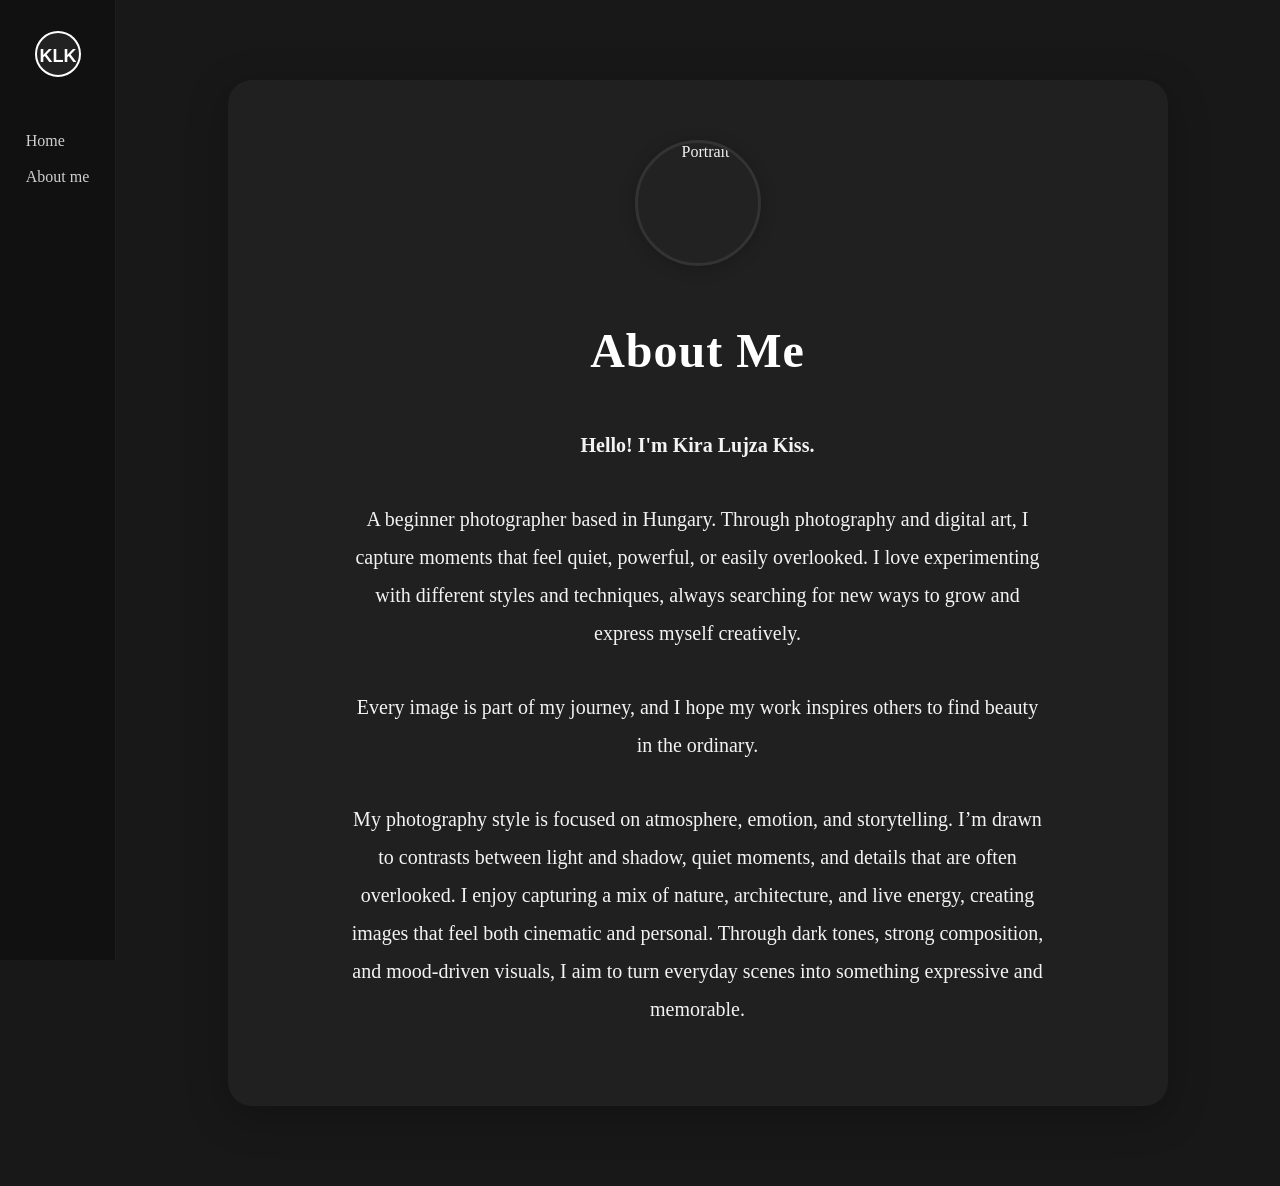
==== AboutMe.html @ c282127d "Prototype" ====
<!doctype html>
<html lang="en">
  <head>
    <meta charset="UTF-8" />
    <meta name="viewport" content="width=device-width, initial-scale=1.0" />
    <title>About Me</title>
    <link rel="stylesheet" href="AboutMe.css" />
  </head>

  <body>
    <div class="sidebar">
      <div class="my-logo">
        <svg
          width="48"
          height="48"
          viewBox="0 0 48 48"
          fill="none"
          xmlns="http://www.w3.org/2000/svg"
        >
          <circle
            cx="24"
            cy="24"
            r="22"
            fill="#222"
            stroke="#fff"
            stroke-width="2"
          />
          <text
            x="50%"
            y="56%"
            text-anchor="middle"
            fill="#fff"
            font-size="18"
            font-family="Segoe UI, Arial, sans-serif"
            font-weight="bold"
            dominant-baseline="middle"
          >
            KLK
          </text>
        </svg>
      </div>
      <nav>
        <ul>
          <li><a href="index.html">Home</a></li>
          <li><a href="AboutMe.html" class="active">About me</a></li>
        </ul>
      </nav>
    </div>
    <div class="main-content">
  <div class="about-section">

    <img src="pitures/me.jpg" alt="Portrait" class="about-portrait">

    <h1>About Me</h1>

    <p><strong>Hello! I'm Kira Lujza Kiss.</strong></p>

    <p>
      A beginner photographer based in Hungary.
      Through photography and digital art, I capture moments that feel quiet,
      powerful, or easily overlooked. I love experimenting with different styles
      and techniques, always searching for new ways to grow and express myself creatively.
    </p>

    <p>
      Every image is part of my journey, and I hope my work inspires others
      to find beauty in the ordinary.
    </p>

    <p>
      My photography style is focused on atmosphere, emotion, and storytelling.
      I’m drawn to contrasts between light and shadow, quiet moments, and details
      that are often overlooked. I enjoy capturing a mix of nature, architecture,  and live energy, creating images that feel both cinematic and personal.
      Through dark tones, strong composition, and mood-driven visuals, I aim to turn
      everyday scenes into something expressive and memorable.
    </p>

  </div>
</div>
  </body>
</html>
---- AboutMe.css ----
/* Base */
body {
    background: #181818;
    color: #fff;
    margin: 0;
    overflow-x: hidden;
}

/* Sidebar */
.sidebar {
    width: 115px;
    background: #111;
    color: #fff;
    display: flex;
    flex-direction: column;
    align-items: center;
    padding: 30px 0;
    min-height: 100vh;
    position: fixed;
    left: 0;
    top: 0;
    z-index: 10;
    border-right: 1px solid rgba(255,255,255,0.05);
}

.my-logo {
    width: 48px;
    height: 48px;
    display: flex;
    align-items: center;
    justify-content: center;
    margin-bottom: 36px;
}

.logo {
    width: 48px;
    height: 48px;
    background: #222;
    border-radius: 50%;
    display: flex;
    align-items: center;
    justify-content: center;
    font-size: 2rem;
    font-weight: bold;
    margin-bottom: 40px;
}

.sidebar nav ul {
    list-style: none;
    padding: 0;
    margin: 0;
}

.sidebar nav ul li {
    margin: 18px 0;
}

.sidebar nav ul li a {
    color: #fff;
    text-decoration: none;
    font-size: 1rem;
    opacity: 0.8;
    transition: opacity 0.2s;
}

.sidebar nav ul li a:hover {
    opacity: 1;
}

.sidebar .social {
    margin-top: auto;
    display: flex;
    flex-direction: column;
    gap: 10px;
}

.sidebar .social a {
    color: #fff;
    opacity: 0.7;
    font-size: 1.2rem;
    text-decoration: none;
    transition: opacity 0.2s;
}

.sidebar .social a:hover {
    opacity: 1;
}

/* Main Content */
.main-content {
    margin-left: 115px;
    width: calc(100vw - 115px);
}

/* About Section */
.about-section {
    max-width: 820px;
    margin: 80px auto;
    background: #202020;
    border-radius: 24px;
    box-shadow: 0 10px 40px rgba(0,0,0,0.25);
    padding: 60px;
    display: flex;
    flex-direction: column;
    align-items: center;
    color: #f3f3f3;
    text-align: center;
}

.about-section h1 {
    font-size: 3rem;
    margin-bottom: 30px;
    color: #fff;
    letter-spacing: 1px;
}

.about-section p {
    font-size: 1.25rem;
    line-height: 1.9;
    margin: 18px 0;
    max-width: 700px;
}

.about-portrait {
    width: 120px;
    height: 120px;
    object-fit: cover;
    border-radius: 50%;
    margin-bottom: 25px;
    border: 3px solid #333;
    box-shadow: 0 2px 16px rgba(0,0,0,0.22);
    background: #222;
}

/* Contact */
.contact {
    background: #fff;
    padding: 1.5rem;
    border-radius: 10px;
    box-shadow: 0 2px 8px rgba(0,0,0,0.06);
    text-align: center;
}

.contact a {
    color: #0078d4;
    text-decoration: none;
    font-weight: bold;
}

.contact a:hover {
    text-decoration: underline;
}

/* Responsive */
@media (max-width: 900px) {
    .sidebar {
        width: 85px;
    }

    .main-content {
        margin-left: 85px;
        width: calc(100vw - 85px);
    }

    .about-section {
        margin: 50px 20px;
        padding: 40px 30px;
    }

    .about-section h1 {
        font-size: 2.4rem;
    }

    .about-section p {
        font-size: 1.1rem;
    }
}

@media (max-width: 600px) {
    .sidebar {
        display: none;
    }

    .main-content {
        margin-left: 0;
        width: 100vw;
    }

    .about-section {
        margin: 20px 12px;
        padding: 30px 20px;
        border-radius: 18px;
    }

    .about-section h1 {
        font-size: 2rem;
    }

    .about-section p {
        font-size: 1rem;
        line-height: 1.7;
    }

    .about-portrait {
        width: 100px;
        height: 100px;
    }
}
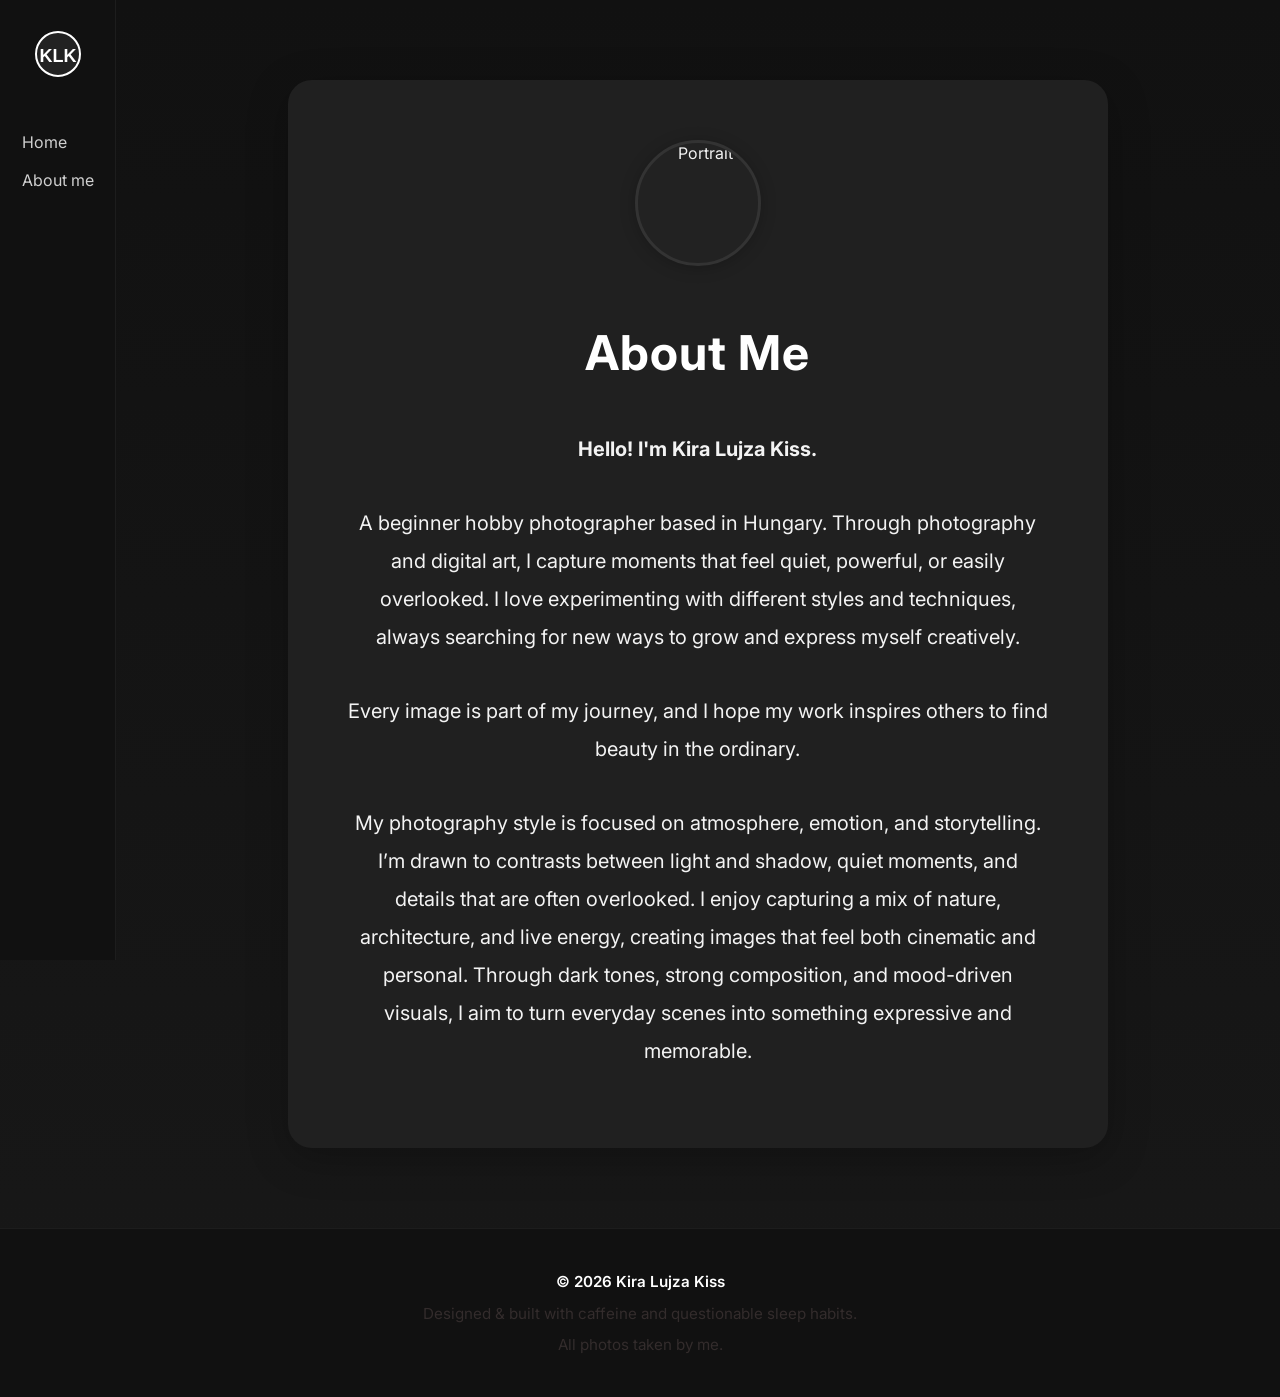
==== commit dbda389c: "mobile view" ====
--- a/AboutMe.html
+++ b/AboutMe.html
@@ -5,8 +5,16 @@
     <meta name="viewport" content="width=device-width, initial-scale=1.0" />
     <title>About Me</title>
     <link rel="stylesheet" href="AboutMe.css" />
+    <link href="https://fonts.googleapis.com/css2?family=Inter:wght@400;600;800&display=swap" rel="stylesheet">
   </head>
-
+<!-- Top Navigation (mobile only) -->
+<div class="topnav">
+    <div class="topnav-logo">KLK</div>
+    <nav>
+        <a href="index.html">Home</a>
+        <a href="AboutMe.html">About me</a>
+    </nav>
+</div>
   <body>
     <div class="sidebar">
       <div class="my-logo">
@@ -56,7 +64,7 @@
     <p><strong>Hello! I'm Kira Lujza Kiss.</strong></p>
 
     <p>
-      A beginner photographer based in Hungary.
+      A beginner hobby photographer based in Hungary.
       Through photography and digital art, I capture moments that feel quiet,
       powerful, or easily overlooked. I love experimenting with different styles
       and techniques, always searching for new ways to grow and express myself creatively.
@@ -77,5 +85,11 @@
 
   </div>
 </div>
+
+<footer class="footer">
+    <p>© 2026 Kira Lujza Kiss</p>
+    <p>Designed & built with caffeine and questionable sleep habits.</p>
+    <p class="credit">All photos taken by me.</p>
+</footer>
   </body>
 </html>
--- a/AboutMe.css
+++ b/AboutMe.css
@@ -1,208 +1,299 @@
 /* Base */
-body {
-    background: #181818;
-    color: #fff;
-    margin: 0;
-    overflow-x: hidden;
-}
+html, body {
+ background: linear-gradient(to bottom, #111, #181818);
+ font-family: 'Inter', sans-serif;
+  color: #fff;
+  margin: 0;
+  overflow-x: hidden;
+}
+
+
 
 /* Sidebar */
 .sidebar {
-    width: 115px;
+  width: 115px;
+  background: #111;
+  color: #fff;
+  display: flex;
+  flex-direction: column;
+  align-items: center;
+  padding: 30px 0;
+  min-height: 100vh;
+  position: fixed;
+  left: 0;
+  top: 0;
+  z-index: 10;
+  border-right: 1px solid rgba(255, 255, 255, 0.05);
+}
+
+.my-logo {
+  width: 48px;
+  height: 48px;
+  display: flex;
+  align-items: center;
+  justify-content: center;
+  margin-bottom: 36px;
+}
+
+.my-logo svg:hover {
+ transform: rotate(6deg) scale(1.05);
+ transition:.3s;
+}
+
+.topnav{
+    display: none;
+}
+
+.logo {
+  width: 48px;
+  height: 48px;
+  background: #222;
+  border-radius: 50%;
+  display: flex;
+  align-items: center;
+  justify-content: center;
+  font-size: 2rem;
+  font-weight: bold;
+  margin-bottom: 40px;
+}
+
+.sidebar nav ul {
+  list-style: none;
+  padding: 0;
+  margin: 0;
+}
+
+.sidebar nav ul li {
+  margin: 18px 0;
+}
+
+.sidebar nav ul li a {
+  color: #fff;
+  text-decoration: none;
+  font-size: 1rem;
+  opacity: 0.8;
+  transition: opacity 0.2s;
+}
+
+.sidebar nav ul li a:hover {
+  opacity: 1;
+   color:#9b5cff;
+}
+
+.sidebar .social {
+  margin-top: auto;
+  display: flex;
+  flex-direction: column;
+  gap: 10px;
+}
+
+.sidebar .social a {
+  color: #fff;
+  opacity: 0.7;
+  font-size: 1.2rem;
+  text-decoration: none;
+  transition: opacity 0.2s;
+}
+
+.sidebar .social a:hover {
+  opacity: 1;
+}
+
+/* Main Content */
+.main-content {
+  margin-left: 115px;
+  width: calc(100vw - 115px);
+}
+
+/* About Section */
+.about-section {
+  max-width: 700px;
+  margin: 80px auto;
+  background: #202020;
+  border-radius: 24px;
+  box-shadow: 0 10px 40px rgba(0, 0, 0, 0.25);
+  padding: 60px;
+  display: flex;
+  flex-direction: column;
+  align-items: center;
+  color: #f3f3f3;
+  text-align: center;
+}
+
+.about-section h1 {
+  font-size: 3rem;
+  margin-bottom: 30px;
+  color: #fff;
+  letter-spacing: 1px;
+}
+
+.about-section p {
+  font-size: 1.25rem;
+  line-height: 1.9;
+  margin: 18px 0;
+  max-width: 700px;
+}
+
+.about-portrait {
+  width: 120px;
+  height: 120px;
+  object-fit: cover;
+  border-radius: 50%;
+  margin-bottom: 25px;
+  border: 3px solid #333;
+  box-shadow: 0 2px 16px rgba(0, 0, 0, 0.22);
+  background: #222;
+}
+
+/* Contact */
+.contact {
+  background: #fff;
+  padding: 1.5rem;
+  border-radius: 10px;
+  box-shadow: 0 2px 8px rgba(0, 0, 0, 0.06);
+  text-align: center;
+}
+
+.contact a {
+  color: #0078d4;
+  text-decoration: none;
+  font-weight: bold;
+}
+
+.contact a:hover {
+  text-decoration: underline;
+}
+
+.footer {
+    margin-top: 60px;
+    padding: 35px 20px;
+    text-align: center;
     background: #111;
+    border-top: 1px solid rgba(255,255,255,0.05);
+    color: rgba(66, 56, 56, 0.7);
+    font-size: 0.95rem;
+    line-height: 1.8;
+}
+
+.footer p {
+    margin: 4px 0;
+}
+
+.footer p:first-child {
     color: #fff;
+    font-weight: 600;
+}
+
+/* Responsive */
+@media (max-width: 900px) {
+  .sidebar {
+    width: 85px;
+  }
+
+  .main-content {
+    margin-left: 85px;
+    width: calc(100vw - 85px);
+  }
+
+  .about-section {
+    margin: 50px 20px;
+    padding: 40px 30px;
+  }
+
+  .about-section h1 {
+    font-size: 2.4rem;
+  }
+
+  .about-section p {
+    font-size: 1.1rem;
+  }
+}
+
+@media (max-width: 600px) {
+  .sidebar {
+    display: none;
+  }
+
+  /* same topnav style as index.css */
+  .topnav {
     display: flex;
-    flex-direction: column;
+    width: 100%;
+    background: #111;
+    padding: 20px 20px;
+    position: fixed;
+    top: 0;
+    left: 0;
+    z-index: 9999;
+    justify-content: center;
     align-items: center;
-    padding: 30px 0;
-    min-height: 100vh;
-    position: fixed;
-    left: 0;
-    top: 0;
-    z-index: 10;
-    border-right: 1px solid rgba(255,255,255,0.05);
-}
-
-.my-logo {
-    width: 48px;
-    height: 48px;
+    border-bottom: 1px solid rgba(255, 255, 255, 0.05);
+  }
+
+  /* Add / replace this */
+
+.topnav-logo {
+    position: absolute;
+    left: 18px;
+    font-weight: bold;
+    color: #fff;
+
+    width: 38px;
+    height: 38px;
+    border: 2px solid #fff;
+    border-radius: 50%;
+
     display: flex;
     align-items: center;
     justify-content: center;
-    margin-bottom: 36px;
-}
-
-.logo {
-    width: 48px;
-    height: 48px;
-    background: #222;
-    border-radius: 50%;
+
+    font-size: 0.9rem;
+    line-height: 1;
+}
+
+  .topnav nav {
     display: flex;
+    gap: 16px;
     align-items: center;
     justify-content: center;
-    font-size: 2rem;
-    font-weight: bold;
-    margin-bottom: 40px;
-}
-
-.sidebar nav ul {
-    list-style: none;
-    padding: 0;
-    margin: 0;
-}
-
-.sidebar nav ul li {
-    margin: 18px 0;
-}
-
-.sidebar nav ul li a {
+  }
+
+  /* matching link style from index */
+  .topnav nav a {
     color: #fff;
     text-decoration: none;
     font-size: 1rem;
     opacity: 0.8;
     transition: opacity 0.2s;
-}
-
-.sidebar nav ul li a:hover {
+  }
+
+  .topnav nav a:hover {
     opacity: 1;
-}
-
-.sidebar .social {
-    margin-top: auto;
-    display: flex;
-    flex-direction: column;
-    gap: 10px;
-}
-
-.sidebar .social a {
-    color: #fff;
-    opacity: 0.7;
-    font-size: 1.2rem;
-    text-decoration: none;
-    transition: opacity 0.2s;
-}
-
-.sidebar .social a:hover {
-    opacity: 1;
-}
-
-/* Main Content */
-.main-content {
-    margin-left: 115px;
-    width: calc(100vw - 115px);
-}
-
-/* About Section */
-.about-section {
-    max-width: 820px;
-    margin: 80px auto;
-    background: #202020;
-    border-radius: 24px;
-    box-shadow: 0 10px 40px rgba(0,0,0,0.25);
-    padding: 60px;
-    display: flex;
-    flex-direction: column;
-    align-items: center;
-    color: #f3f3f3;
-    text-align: center;
-}
-
-.about-section h1 {
-    font-size: 3rem;
-    margin-bottom: 30px;
-    color: #fff;
-    letter-spacing: 1px;
-}
-
-.about-section p {
-    font-size: 1.25rem;
-    line-height: 1.9;
-    margin: 18px 0;
-    max-width: 700px;
-}
-
-.about-portrait {
-    width: 120px;
-    height: 120px;
-    object-fit: cover;
-    border-radius: 50%;
-    margin-bottom: 25px;
-    border: 3px solid #333;
-    box-shadow: 0 2px 16px rgba(0,0,0,0.22);
-    background: #222;
-}
-
-/* Contact */
-.contact {
-    background: #fff;
-    padding: 1.5rem;
-    border-radius: 10px;
-    box-shadow: 0 2px 8px rgba(0,0,0,0.06);
-    text-align: center;
-}
-
-.contact a {
-    color: #0078d4;
-    text-decoration: none;
-    font-weight: bold;
-}
-
-.contact a:hover {
-    text-decoration: underline;
-}
-
-/* Responsive */
-@media (max-width: 900px) {
-    .sidebar {
-        width: 85px;
-    }
-
-    .main-content {
-        margin-left: 85px;
-        width: calc(100vw - 85px);
-    }
-
-    .about-section {
-        margin: 50px 20px;
-        padding: 40px 30px;
-    }
-
-    .about-section h1 {
-        font-size: 2.4rem;
-    }
-
-    .about-section p {
-        font-size: 1.1rem;
-    }
-}
-
-@media (max-width: 600px) {
-    .sidebar {
-        display: none;
-    }
-
-    .main-content {
-        margin-left: 0;
-        width: 100vw;
-    }
-
-    .about-section {
-        margin: 20px 12px;
-        padding: 30px 20px;
-        border-radius: 18px;
-    }
-
-    .about-section h1 {
-        font-size: 2rem;
-    }
-
-    .about-section p {
-        font-size: 1rem;
-        line-height: 1.7;
-    }
-
-    .about-portrait {
-        width: 100px;
-        height: 100px;
-    }
-}+    color:#9b5cff;
+  }
+
+  .main-content {
+    margin-left: 0;
+    width: 100%;
+    padding-top: 60px;
+  }
+
+  .about-section {
+    margin: 20px 12px;
+    padding: 30px 20px;
+    border-radius: 18px;
+  }
+
+  .about-section h1 {
+    font-size: 2rem;
+  }
+
+  .about-section p {
+    font-size: 1rem;
+    line-height: 1.7;
+  }
+
+  .about-portrait {
+    width: 100px;
+    height: 100px;
+  }
+}
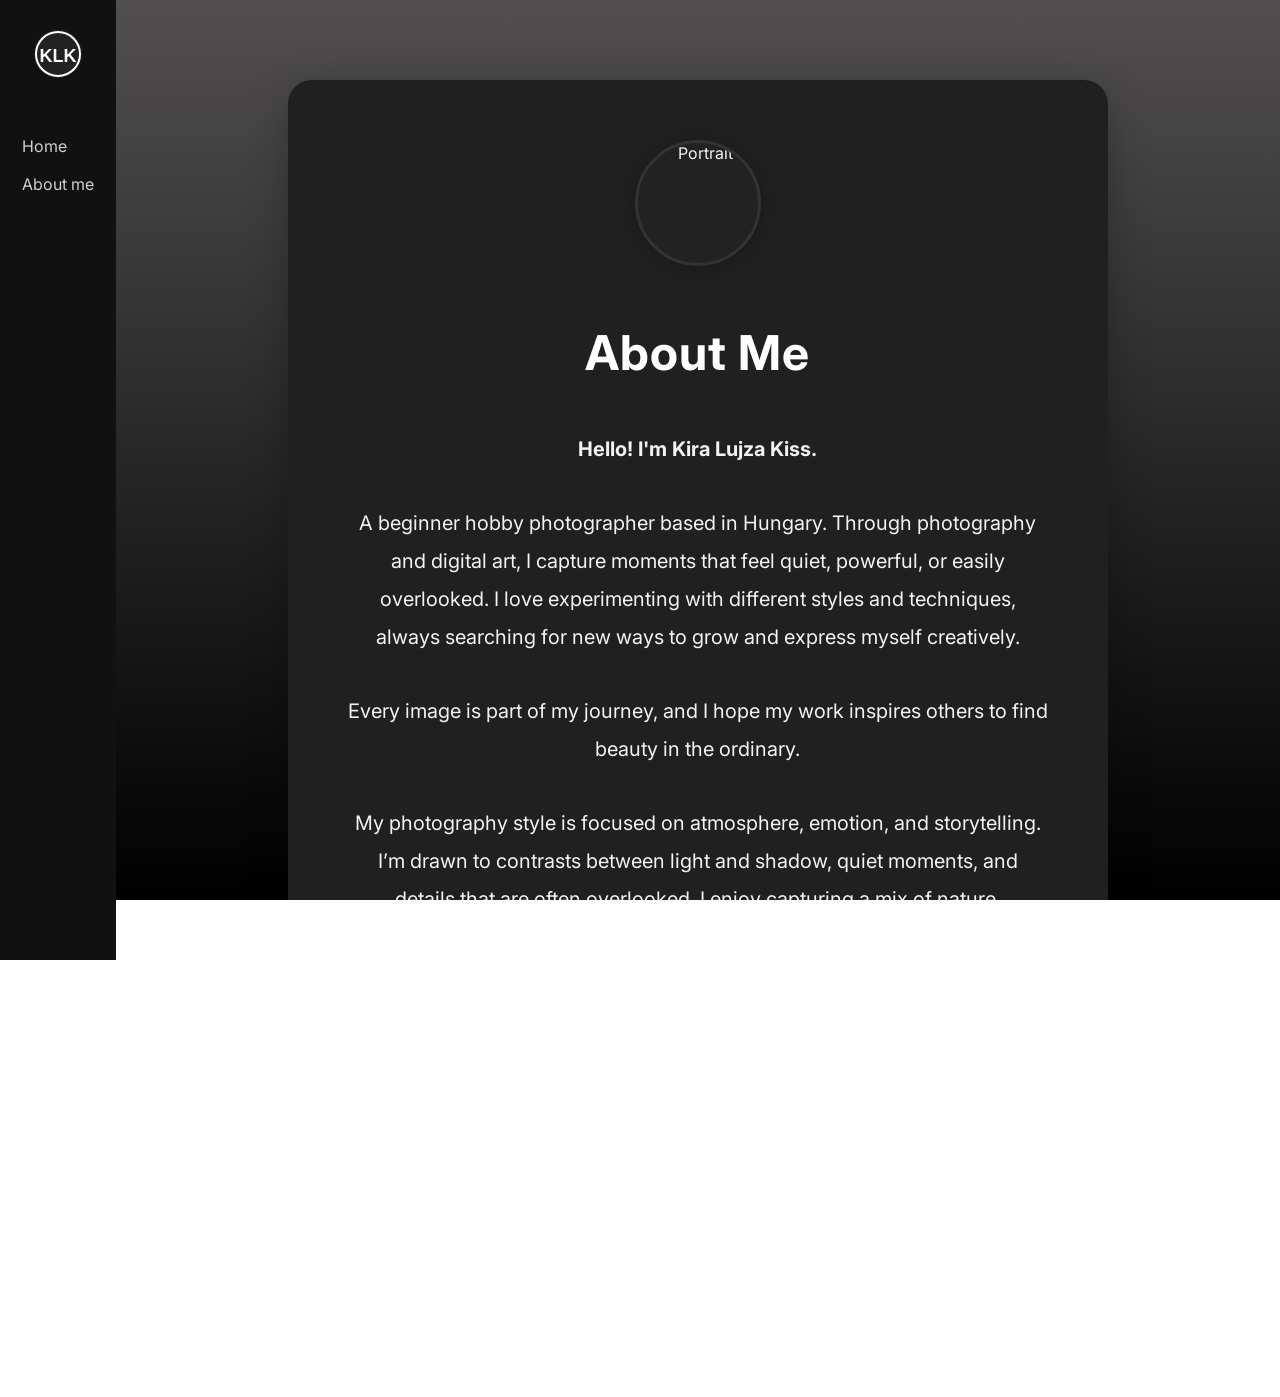
==== commit b88e78bd: "background fix" ====
--- a/AboutMe.html
+++ b/AboutMe.html
@@ -17,7 +17,7 @@
 </div>
   <body>
     <div class="sidebar">
-      <div class="my-logo">
+      <div class="logo">
         <svg
           width="48"
           height="48"
@@ -57,7 +57,7 @@
     <div class="main-content">
   <div class="about-section">
 
-    <img src="pitures/me.jpg" alt="Portrait" class="about-portrait">
+    <img src="pictures/me.jpg" alt="Portrait" class="about-portrait">
 
     <h1>About Me</h1>
 
--- a/AboutMe.css
+++ b/AboutMe.css
@@ -1,10 +1,14 @@
 /* Base */
 html, body {
- background: linear-gradient(to bottom, #111, #181818);
- font-family: 'Inter', sans-serif;
-  color: #fff;
-  margin: 0;
-  overflow-x: hidden;
+    height: 100%;
+    margin: 0;
+     background: linear-gradient(to bottom, #514f4f, #000000);
+     background-repeat: no-repeat;
+     background-attachment: fixed;
+    font-family: 'Inter', sans-serif;
+    color: #fff;
+     min-height: 100%;
+     overflow-x: hidden;
 }
 
 
@@ -23,10 +27,10 @@
   left: 0;
   top: 0;
   z-index: 10;
-  border-right: 1px solid rgba(255, 255, 255, 0.05);
-}
-
-.my-logo {
+  border-right: 1px solid rgba(89, 84, 84, 0.05);
+}
+
+.logo {
   width: 48px;
   height: 48px;
   display: flex;
@@ -35,7 +39,7 @@
   margin-bottom: 36px;
 }
 
-.my-logo svg:hover {
+.logo svg:hover {
  transform: rotate(6deg) scale(1.05);
  transition:.3s;
 }
@@ -169,7 +173,7 @@
     padding: 35px 20px;
     text-align: center;
     background: #111;
-    border-top: 1px solid rgba(255,255,255,0.05);
+    border-top: 1px solid rgba(0, 0, 0, 0.05);
     color: rgba(66, 56, 56, 0.7);
     font-size: 0.95rem;
     line-height: 1.8;
@@ -182,6 +186,13 @@
 .footer p:first-child {
     color: #fff;
     font-weight: 600;
+}
+
+.footer-credit {
+    margin: 0;
+    font-size: 0.85rem;
+    color: rgba(66, 56, 56, 0.7);
+    letter-spacing: 0.3px;
 }
 
 /* Responsive */
